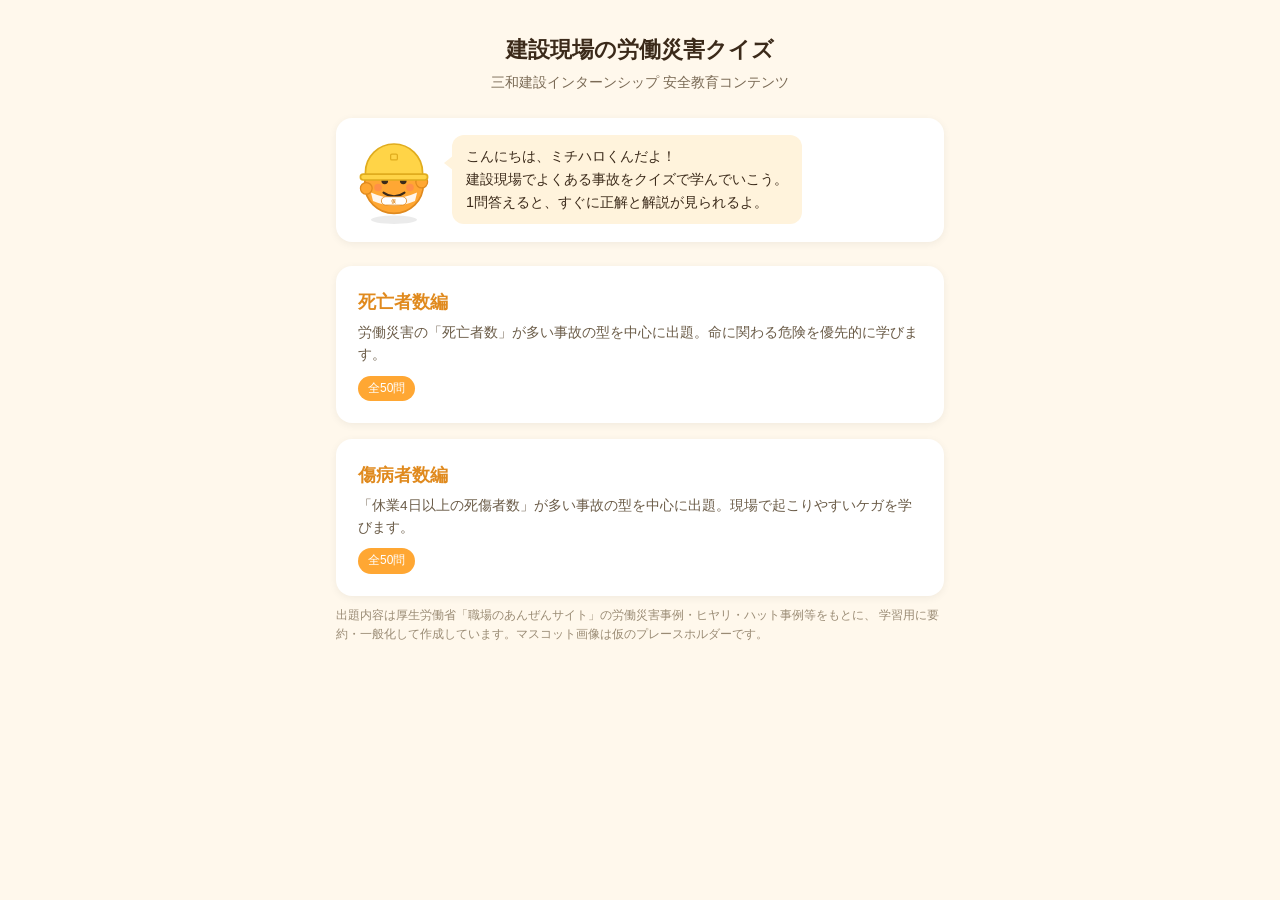
==== index.html @ 0cb0fa64 "建設現場の労働災害クイズアプリを追加 三和建設インターンシップ向けの安全教育クイズ。厚労省統計に基づき死亡者数編・傷病者数編各50問を収録し、事故の型ごとのオリジナルイラストを表示する。" ====
<!DOCTYPE html>
<html lang="ja">
<head>
<meta charset="UTF-8">
<meta name="viewport" content="width=device-width, initial-scale=1.0">
<title>建設現場の労働災害クイズ｜三和建設インターンシップ</title>
<link rel="stylesheet" href="css/style.css">
</head>
<body>
<div class="page">
  <header class="app-header">
    <h1>建設現場の労働災害クイズ</h1>
    <p>三和建設インターンシップ 安全教育コンテンツ</p>
  </header>

  <div class="mascot-intro">
    <img src="assets/michiharo_placeholder.svg" alt="ミチハロくん（仮キャラクター）">
    <div class="speech-bubble">
      こんにちは、ミチハロくんだよ！<br>
      建設現場でよくある事故をクイズで学んでいこう。<br>
      1問答えると、すぐに正解と解説が見られるよ。
    </div>
  </div>

  <div class="mode-cards">
    <a class="mode-card" href="quiz.html?set=death">
      <h2>死亡者数編</h2>
      <p>労働災害の「死亡者数」が多い事故の型を中心に出題。命に関わる危険を優先的に学びます。</p>
      <span class="count-badge">全50問</span>
    </a>
    <a class="mode-card" href="quiz.html?set=injury">
      <h2>傷病者数編</h2>
      <p>「休業4日以上の死傷者数」が多い事故の型を中心に出題。現場で起こりやすいケガを学びます。</p>
      <span class="count-badge">全50問</span>
    </a>
  </div>

  <p class="source-note">
    出題内容は厚生労働省「職場のあんぜんサイト」の労働災害事例・ヒヤリ・ハット事例等をもとに、
    学習用に要約・一般化して作成しています。マスコット画像は仮のプレースホルダーです。
  </p>
</div>
</body>
</html>
---- css/style.css ----
:root {
  --color-main: #FFA733;
  --color-main-dark: #E08A1E;
  --color-accent: #2C6E9E;
  --color-correct: #2E9E5B;
  --color-wrong: #D0453C;
  --color-bg: #FFF8EC;
  --color-card: #FFFFFF;
  --color-text: #3B2A1A;
  --radius: 16px;
}

* {
  box-sizing: border-box;
}

body {
  margin: 0;
  font-family: "Hiragino Kaku Gothic ProN", "Yu Gothic", "Meiryo", sans-serif;
  background: var(--color-bg);
  color: var(--color-text);
  line-height: 1.6;
}

.page {
  max-width: 640px;
  margin: 0 auto;
  padding: 24px 16px 64px;
}

header.app-header {
  text-align: center;
  margin-bottom: 24px;
}

header.app-header h1 {
  font-size: 1.4rem;
  margin: 8px 0 4px;
}

header.app-header p {
  margin: 0;
  font-size: 0.85rem;
  color: #7a6a55;
}

.mascot-intro {
  display: flex;
  align-items: center;
  gap: 16px;
  background: var(--color-card);
  border-radius: var(--radius);
  padding: 16px;
  margin-bottom: 24px;
  box-shadow: 0 2px 8px rgba(0,0,0,0.06);
}

.mascot-intro img {
  width: 84px;
  height: auto;
  flex-shrink: 0;
}

.speech-bubble {
  position: relative;
  background: #FFF3DC;
  border-radius: 12px;
  padding: 10px 14px;
  font-size: 0.9rem;
}

.speech-bubble::before {
  content: "";
  position: absolute;
  left: -8px;
  top: 20px;
  border-width: 8px 10px 8px 0;
  border-style: solid;
  border-color: transparent #FFF3DC transparent transparent;
}

.mode-cards {
  display: grid;
  gap: 16px;
}

.mode-card {
  display: block;
  background: var(--color-card);
  border-radius: var(--radius);
  padding: 20px;
  text-decoration: none;
  color: var(--color-text);
  box-shadow: 0 2px 8px rgba(0,0,0,0.06);
  border: 2px solid transparent;
  transition: border-color 0.15s, transform 0.15s;
}

.mode-card:hover, .mode-card:focus-visible {
  border-color: var(--color-main);
  transform: translateY(-2px);
}

.mode-card h2 {
  margin: 0 0 6px;
  font-size: 1.1rem;
  color: var(--color-main-dark);
}

.mode-card p {
  margin: 0;
  font-size: 0.85rem;
  color: #6b5c48;
}

.mode-card .count-badge {
  display: inline-block;
  margin-top: 10px;
  font-size: 0.75rem;
  background: var(--color-main);
  color: #fff;
  padding: 3px 10px;
  border-radius: 999px;
}

.progress-bar {
  height: 8px;
  background: #eee0c8;
  border-radius: 999px;
  overflow: hidden;
  margin-bottom: 8px;
}

.progress-bar-fill {
  height: 100%;
  background: var(--color-main);
  transition: width 0.2s;
}

.progress-label {
  font-size: 0.8rem;
  color: #7a6a55;
  text-align: right;
  margin-bottom: 16px;
}

.question-card {
  background: var(--color-card);
  border-radius: var(--radius);
  padding: 20px;
  box-shadow: 0 2px 8px rgba(0,0,0,0.06);
  margin-bottom: 16px;
}

.category-tag {
  display: inline-block;
  font-size: 0.75rem;
  background: var(--color-accent);
  color: #fff;
  padding: 2px 10px;
  border-radius: 999px;
  margin-bottom: 10px;
}

.question-image {
  display: none;
  width: 100%;
  max-width: 280px;
  height: auto;
  margin: 0 auto 14px;
  border-radius: 12px;
}

.question-text {
  font-size: 1.05rem;
  font-weight: bold;
  margin: 0 0 16px;
  white-space: pre-wrap;
}

.choices {
  display: grid;
  gap: 10px;
}

.choice-btn {
  text-align: left;
  padding: 12px 14px;
  border-radius: 12px;
  border: 2px solid #e6dac0;
  background: #fffefb;
  font-size: 0.95rem;
  cursor: pointer;
  color: var(--color-text);
}

.choice-btn:hover:not(:disabled) {
  border-color: var(--color-main);
}

.choice-btn:disabled {
  cursor: default;
}

.choice-btn.correct {
  background: #E8F7EE;
  border-color: var(--color-correct);
  font-weight: bold;
}

.choice-btn.wrong {
  background: #FBEAE8;
  border-color: var(--color-wrong);
}

.result-panel {
  margin-top: 16px;
  border-radius: var(--radius);
  padding: 16px;
  display: none;
}

.result-panel.show {
  display: block;
  animation: fadein 0.2s ease-in;
}

@keyframes fadein {
  from { opacity: 0; transform: translateY(4px); }
  to { opacity: 1; transform: translateY(0); }
}

.result-panel .judge {
  font-weight: bold;
  margin-bottom: 6px;
}

.judge.correct-text { color: var(--color-correct); }
.judge.wrong-text { color: var(--color-wrong); }

.mascot-comment {
  display: flex;
  gap: 12px;
  align-items: flex-start;
  margin-top: 10px;
}

.mascot-comment img {
  width: 52px;
  height: auto;
  flex-shrink: 0;
}

.next-btn, .primary-btn {
  display: inline-block;
  margin-top: 16px;
  padding: 10px 22px;
  background: var(--color-main);
  color: #fff;
  border: none;
  border-radius: 999px;
  font-size: 0.95rem;
  cursor: pointer;
  text-decoration: none;
}

.next-btn:hover, .primary-btn:hover {
  background: var(--color-main-dark);
}

.source-note {
  margin-top: 10px;
  font-size: 0.75rem;
  color: #9a8b74;
}

.finish-screen {
  text-align: center;
  background: var(--color-card);
  border-radius: var(--radius);
  padding: 32px 20px;
  box-shadow: 0 2px 8px rgba(0,0,0,0.06);
}

.finish-screen .score {
  font-size: 2rem;
  font-weight: bold;
  color: var(--color-main-dark);
  margin: 12px 0;
}

.back-link {
  display: inline-block;
  margin-top: 16px;
  font-size: 0.85rem;
  color: var(--color-accent);
}
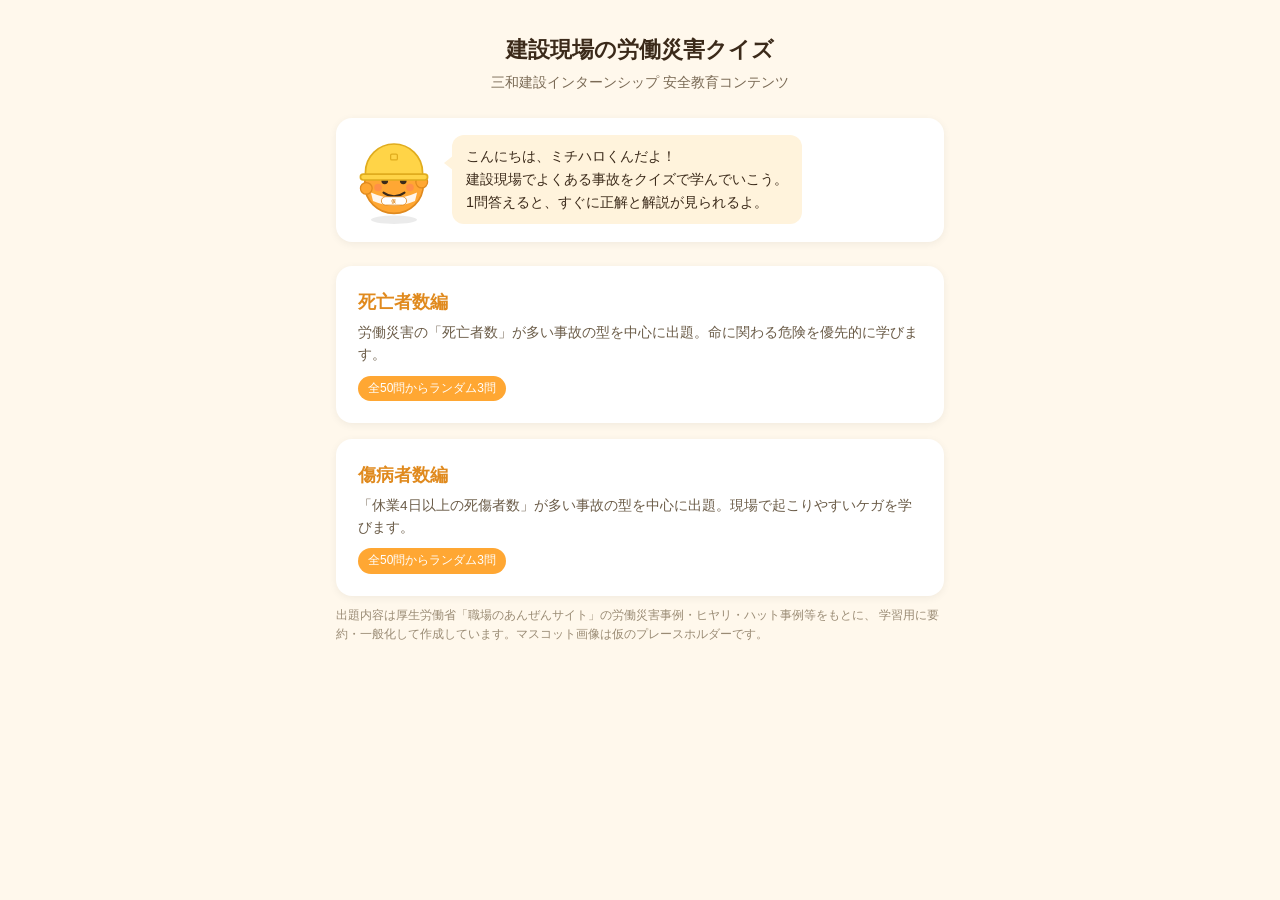
==== commit f6295a87: "50問から毎回ランダムに3問だけ出題する形式に変更 インターン生が1回のプレイで50問すべてに答える負担を減らすため、各セットからランダムに3問抽出して出題するようにした。" ====
--- a/index.html
+++ b/index.html
@@ -26,12 +26,12 @@
     <a class="mode-card" href="quiz.html?set=death">
       <h2>死亡者数編</h2>
       <p>労働災害の「死亡者数」が多い事故の型を中心に出題。命に関わる危険を優先的に学びます。</p>
-      <span class="count-badge">全50問</span>
+      <span class="count-badge">全50問からランダム3問</span>
     </a>
     <a class="mode-card" href="quiz.html?set=injury">
       <h2>傷病者数編</h2>
       <p>「休業4日以上の死傷者数」が多い事故の型を中心に出題。現場で起こりやすいケガを学びます。</p>
-      <span class="count-badge">全50問</span>
+      <span class="count-badge">全50問からランダム3問</span>
     </a>
   </div>
 
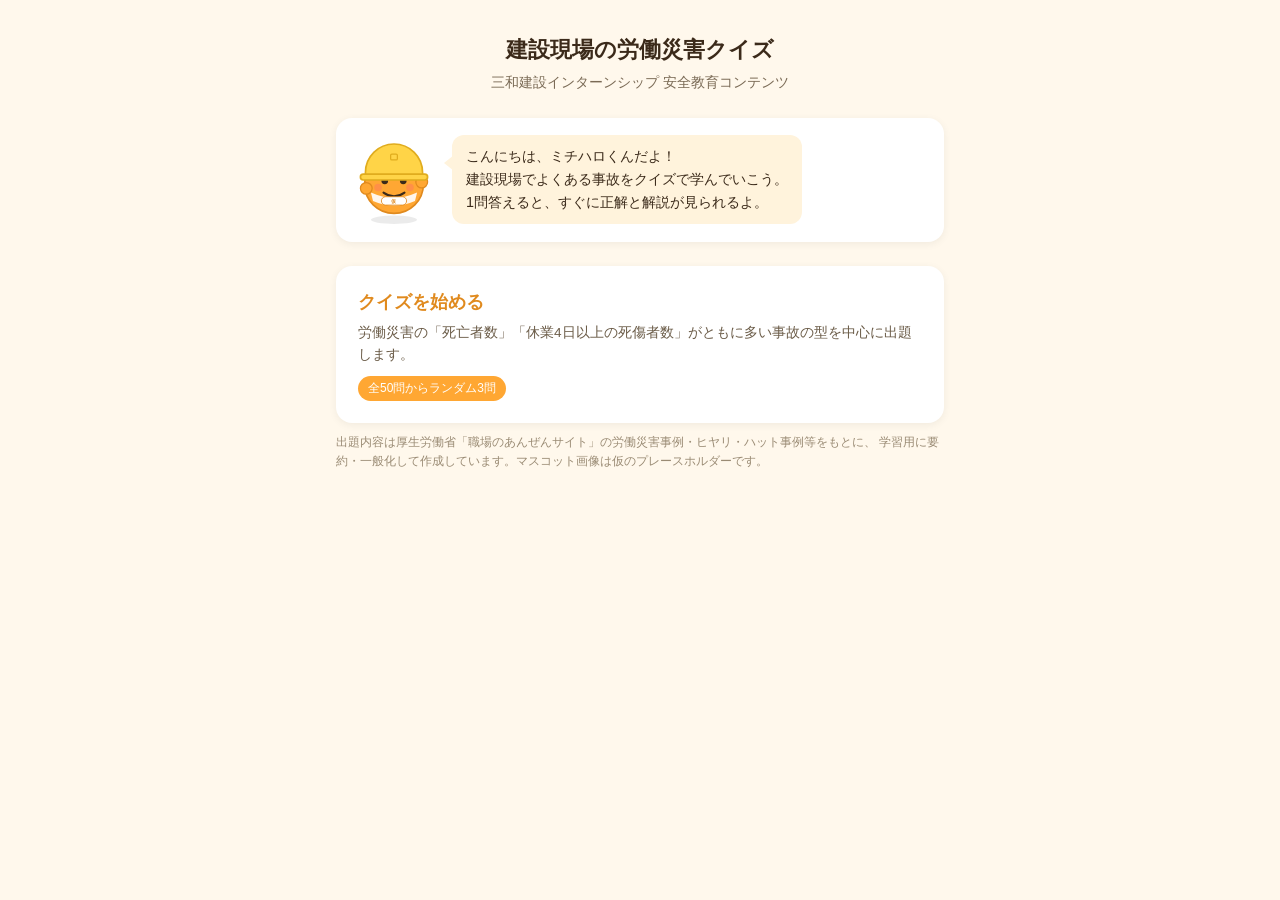
==== commit 2c1a54a4: "死亡者数編・傷病者数編を統合し、全50問の単一クイズに変更 100問（死亡者数編50問+傷病者数編50問）は内容が重複する問題が多かったため、重複する状況は1問に統合し、両ランキングで件数の多い事故の" ====
--- a/index.html
+++ b/index.html
@@ -23,14 +23,9 @@
   </div>
 
   <div class="mode-cards">
-    <a class="mode-card" href="quiz.html?set=death">
-      <h2>死亡者数編</h2>
-      <p>労働災害の「死亡者数」が多い事故の型を中心に出題。命に関わる危険を優先的に学びます。</p>
-      <span class="count-badge">全50問からランダム3問</span>
-    </a>
-    <a class="mode-card" href="quiz.html?set=injury">
-      <h2>傷病者数編</h2>
-      <p>「休業4日以上の死傷者数」が多い事故の型を中心に出題。現場で起こりやすいケガを学びます。</p>
+    <a class="mode-card" href="quiz.html">
+      <h2>クイズを始める</h2>
+      <p>労働災害の「死亡者数」「休業4日以上の死傷者数」がともに多い事故の型を中心に出題します。</p>
       <span class="count-badge">全50問からランダム3問</span>
     </a>
   </div>
--- a/css/style.css
+++ b/css/style.css
@@ -167,8 +167,25 @@
   width: 100%;
   max-width: 280px;
   height: auto;
-  margin: 0 auto 14px;
+  margin: 0 auto;
   border-radius: 12px;
+  background: #FBF6EC;
+  border: 1px solid #EEE0C8;
+  padding: 8px;
+  box-sizing: border-box;
+}
+
+.image-credit {
+  display: none;
+  font-size: 0.68rem;
+  color: #9a8b74;
+  text-align: center;
+  margin: 6px 0 14px;
+  word-break: break-all;
+}
+
+.image-credit a {
+  color: #2C6E9E;
 }
 
 .question-text {
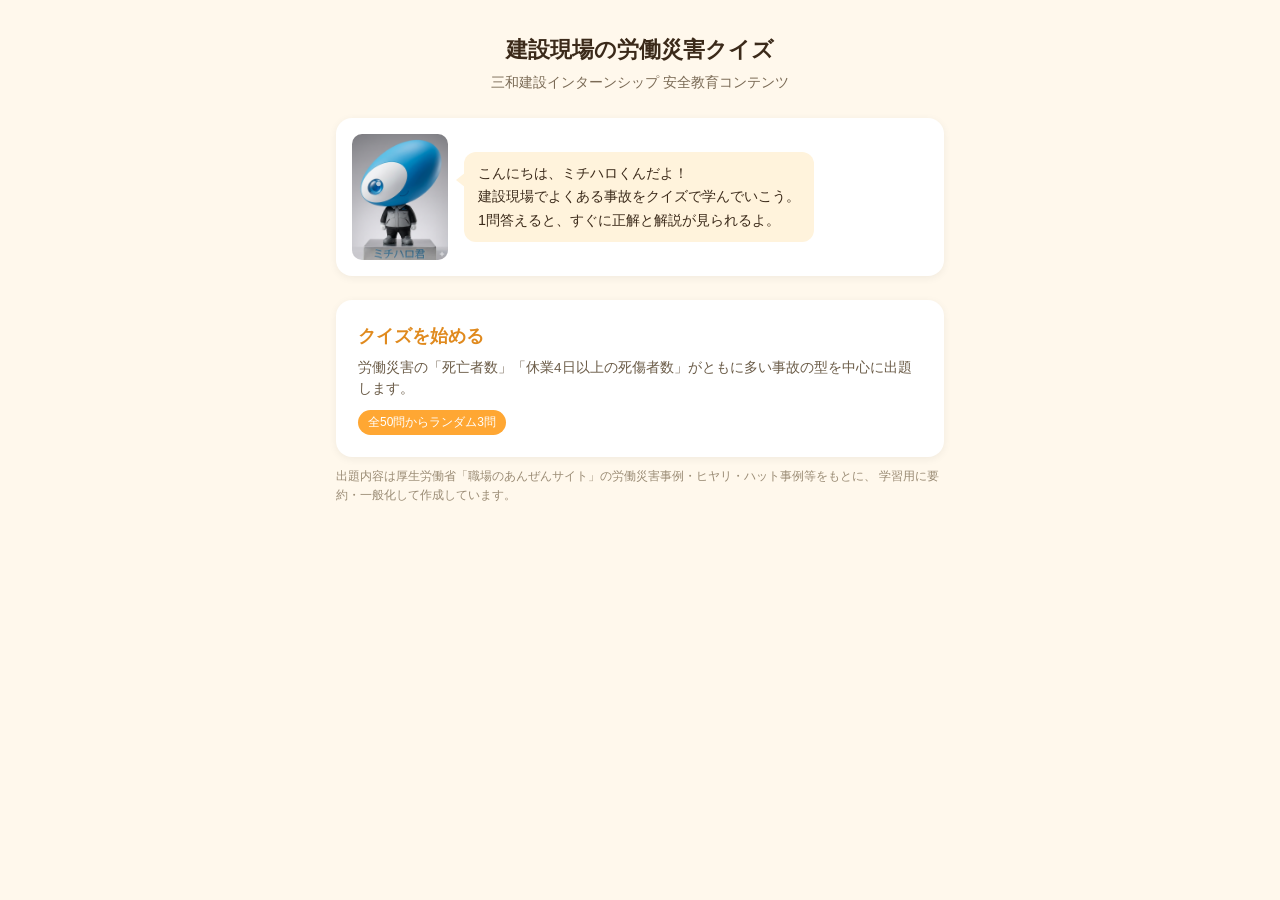
==== commit 4cc6661d: "仮マスコットを実際のミチハロくん画像3種に差し替え 正解時・不正解時・トップ画面でそれぞれ異なるミチハロくんの画像（ユーザー提供）を表示するようにした。仮のSVGプレースホルダーは削除。" ====
--- a/index.html
+++ b/index.html
@@ -14,7 +14,7 @@
   </header>
 
   <div class="mascot-intro">
-    <img src="assets/michiharo_placeholder.svg" alt="ミチハロくん（仮キャラクター）">
+    <img src="3Dミチハロ君.png" alt="ミチハロくん">
     <div class="speech-bubble">
       こんにちは、ミチハロくんだよ！<br>
       建設現場でよくある事故をクイズで学んでいこう。<br>
@@ -32,7 +32,7 @@
 
   <p class="source-note">
     出題内容は厚生労働省「職場のあんぜんサイト」の労働災害事例・ヒヤリ・ハット事例等をもとに、
-    学習用に要約・一般化して作成しています。マスコット画像は仮のプレースホルダーです。
+    学習用に要約・一般化して作成しています。
   </p>
 </div>
 </body>
--- a/css/style.css
+++ b/css/style.css
@@ -56,9 +56,10 @@
 }
 
 .mascot-intro img {
-  width: 84px;
+  width: 96px;
   height: auto;
   flex-shrink: 0;
+  border-radius: 10px;
 }
 
 .speech-bubble {
@@ -230,15 +231,7 @@
   border-color: var(--color-wrong);
 }
 
-.result-panel {
-  margin-top: 16px;
-  border-radius: var(--radius);
-  padding: 16px;
-  display: none;
-}
-
-.result-panel.show {
-  display: block;
+#answerView {
   animation: fadein 0.2s ease-in;
 }
 
@@ -247,13 +240,48 @@
   to { opacity: 1; transform: translateY(0); }
 }
 
-.result-panel .judge {
-  font-weight: bold;
-  margin-bottom: 6px;
-}
-
-.judge.correct-text { color: var(--color-correct); }
-.judge.wrong-text { color: var(--color-wrong); }
+.question-recap {
+  font-size: 0.8rem;
+  color: #9a8b74;
+  margin: 0 0 12px;
+  white-space: pre-wrap;
+}
+
+.judge-banner {
+  font-size: 1.5rem;
+  font-weight: bold;
+  text-align: center;
+  padding: 10px 12px;
+  border-radius: 12px;
+  margin-bottom: 12px;
+}
+
+.judge-banner.correct {
+  background: #E8F7EE;
+  color: var(--color-correct);
+}
+
+.judge-banner.wrong {
+  background: #FBEAE8;
+  color: var(--color-wrong);
+}
+
+.answer-summary {
+  margin: 0 0 4px;
+}
+
+.answer-summary .answer-yours {
+  font-size: 0.9rem;
+  color: #9a8b74;
+  margin: 0 0 4px;
+}
+
+.answer-summary .answer-correct {
+  font-size: 1.05rem;
+  font-weight: bold;
+  color: var(--color-correct);
+  margin: 0 0 4px;
+}
 
 .mascot-comment {
   display: flex;
@@ -263,9 +291,16 @@
 }
 
 .mascot-comment img {
-  width: 52px;
+  width: 68px;
   height: auto;
   flex-shrink: 0;
+  border-radius: 8px;
+}
+
+.mascot-comment .speech-bubble {
+  font-size: 1rem;
+  background: #FFF3DC;
+  border: 1px solid #F3DFA8;
 }
 
 .next-btn, .primary-btn {
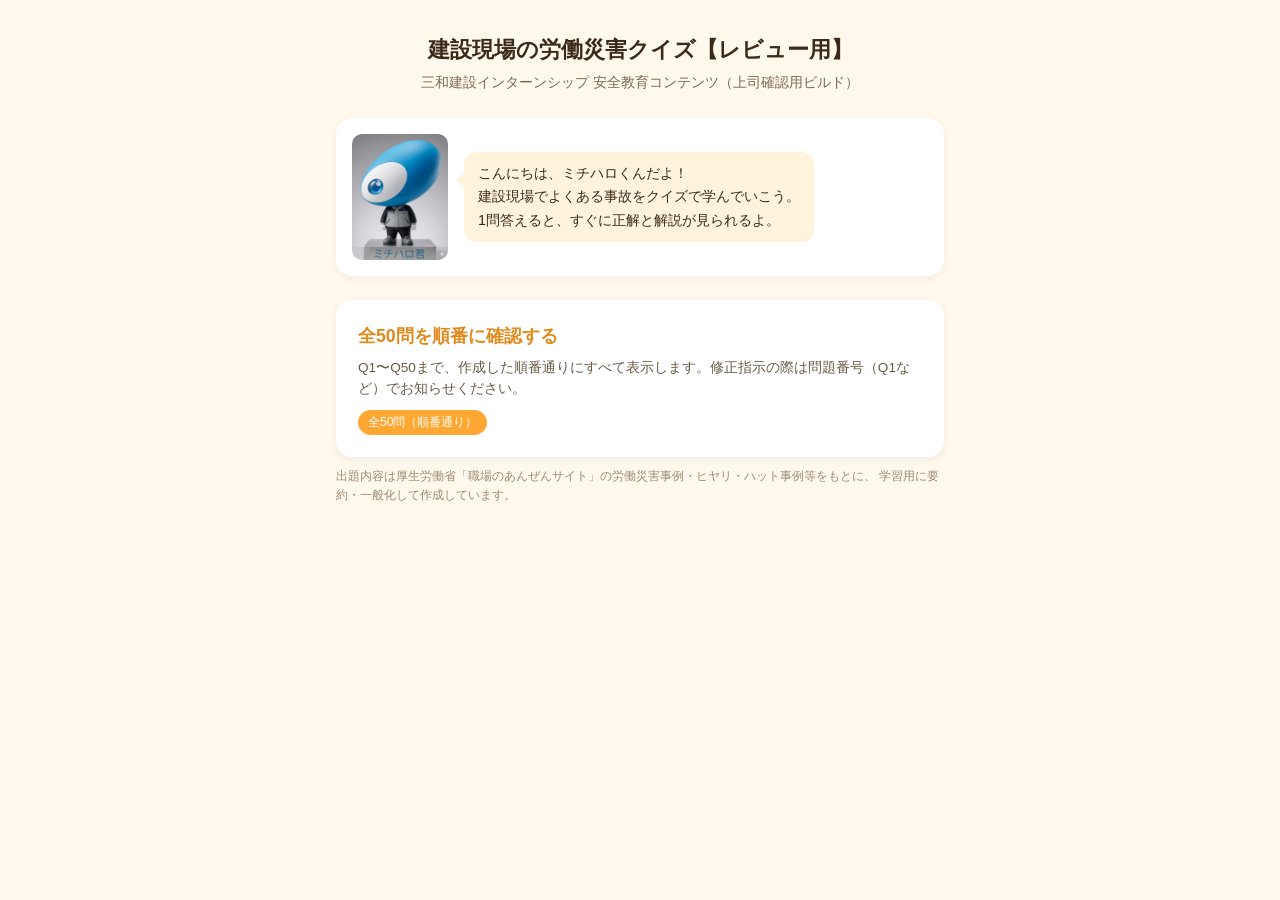
==== commit 45d2ecef: "レビュー用ブランチ：全50問を順番通り・Q番号付きで表示 上司確認用に、ランダム3問ではなく全50問をQ1〜Q50の順番通りに出題するビルドを作成。問題カードに大きく目立つ「Q1」等の番号タグを追加し" ====
--- a/index.html
+++ b/index.html
@@ -3,14 +3,14 @@
 <head>
 <meta charset="UTF-8">
 <meta name="viewport" content="width=device-width, initial-scale=1.0">
-<title>建設現場の労働災害クイズ｜三和建設インターンシップ</title>
+<title>建設現場の労働災害クイズ【レビュー用】｜三和建設インターンシップ</title>
 <link rel="stylesheet" href="css/style.css">
 </head>
 <body>
 <div class="page">
   <header class="app-header">
-    <h1>建設現場の労働災害クイズ</h1>
-    <p>三和建設インターンシップ 安全教育コンテンツ</p>
+    <h1>建設現場の労働災害クイズ【レビュー用】</h1>
+    <p>三和建設インターンシップ 安全教育コンテンツ（上司確認用ビルド）</p>
   </header>
 
   <div class="mascot-intro">
@@ -24,9 +24,9 @@
 
   <div class="mode-cards">
     <a class="mode-card" href="quiz.html">
-      <h2>クイズを始める</h2>
-      <p>労働災害の「死亡者数」「休業4日以上の死傷者数」がともに多い事故の型を中心に出題します。</p>
-      <span class="count-badge">全50問からランダム3問</span>
+      <h2>全50問を順番に確認する</h2>
+      <p>Q1〜Q50まで、作成した順番通りにすべて表示します。修正指示の際は問題番号（Q1など）でお知らせください。</p>
+      <span class="count-badge">全50問（順番通り）</span>
     </a>
   </div>
 
--- a/css/style.css
+++ b/css/style.css
@@ -151,6 +151,18 @@
   padding: 20px;
   box-shadow: 0 2px 8px rgba(0,0,0,0.06);
   margin-bottom: 16px;
+}
+
+.question-number-tag {
+  display: inline-block;
+  font-size: 1.1rem;
+  font-weight: bold;
+  background: var(--color-main-dark);
+  color: #fff;
+  padding: 3px 14px;
+  border-radius: 999px;
+  margin-bottom: 10px;
+  margin-right: 8px;
 }
 
 .category-tag {
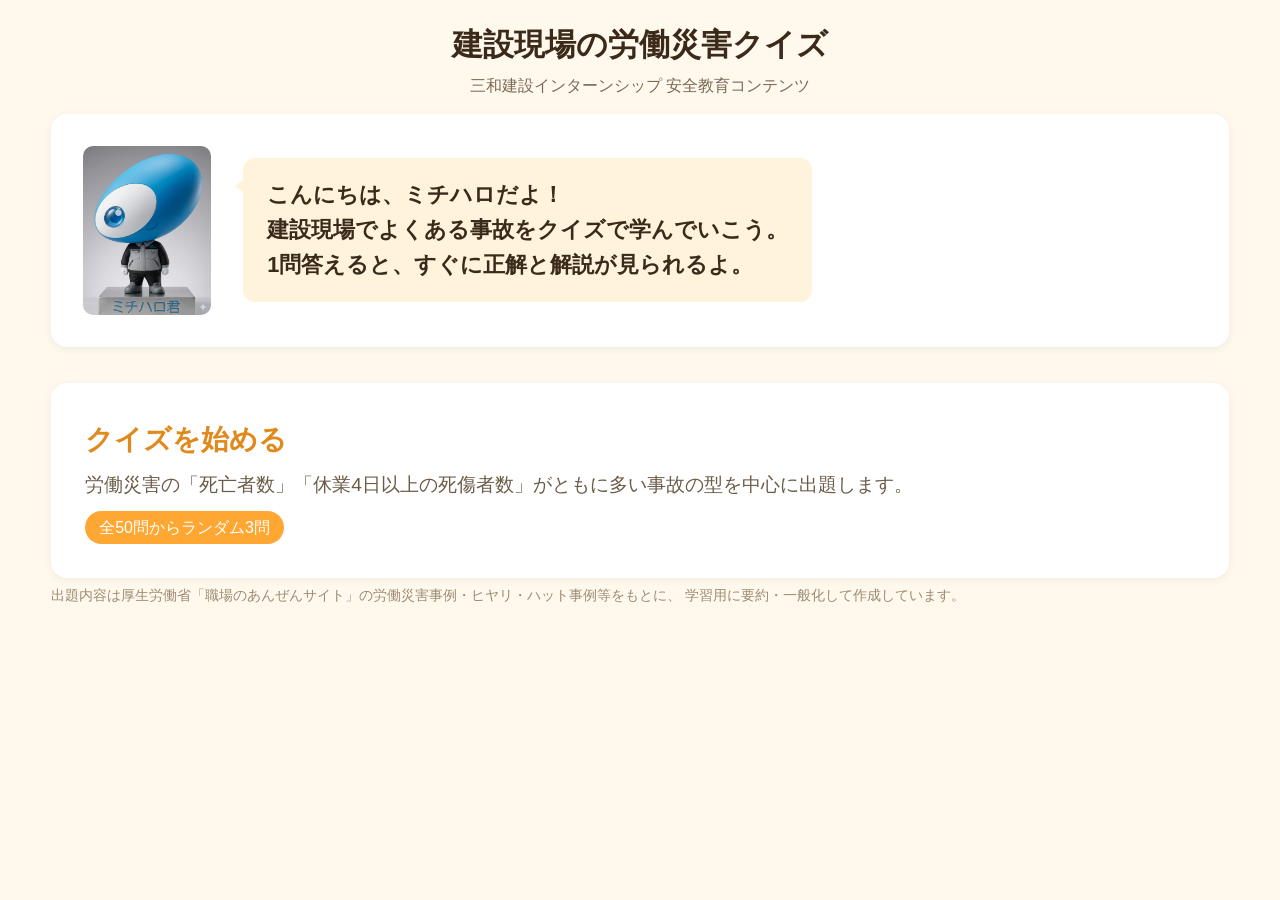
==== commit cbd0ec38: "ミチハロくんのセリフ修正と選択肢の丸数字表示を追加 トップ画面のセリフを「ミチハロくんだよ」から「ミチハロだよ」に修正。 会場での回答をしやすくするため、選択肢と回答結果に①②③の番号を表示。" ====
--- a/index.html
+++ b/index.html
@@ -3,20 +3,20 @@
 <head>
 <meta charset="UTF-8">
 <meta name="viewport" content="width=device-width, initial-scale=1.0">
-<title>建設現場の労働災害クイズ【レビュー用】｜三和建設インターンシップ</title>
+<title>建設現場の労働災害クイズ｜三和建設インターンシップ</title>
 <link rel="stylesheet" href="css/style.css">
 </head>
 <body>
 <div class="page">
   <header class="app-header">
-    <h1>建設現場の労働災害クイズ【レビュー用】</h1>
-    <p>三和建設インターンシップ 安全教育コンテンツ（上司確認用ビルド）</p>
+    <h1>建設現場の労働災害クイズ</h1>
+    <p>三和建設インターンシップ 安全教育コンテンツ</p>
   </header>
 
   <div class="mascot-intro">
     <img src="3Dミチハロ君.png" alt="ミチハロくん">
     <div class="speech-bubble">
-      こんにちは、ミチハロくんだよ！<br>
+      こんにちは、ミチハロだよ！<br>
       建設現場でよくある事故をクイズで学んでいこう。<br>
       1問答えると、すぐに正解と解説が見られるよ。
     </div>
@@ -24,9 +24,9 @@
 
   <div class="mode-cards">
     <a class="mode-card" href="quiz.html">
-      <h2>全50問を順番に確認する</h2>
-      <p>Q1〜Q50まで、作成した順番通りにすべて表示します。修正指示の際は問題番号（Q1など）でお知らせください。</p>
-      <span class="count-badge">全50問（順番通り）</span>
+      <h2>クイズを始める</h2>
+      <p>労働災害の「死亡者数」「休業4日以上の死傷者数」がともに多い事故の型を中心に出題します。</p>
+      <span class="count-badge">全50問からランダム3問</span>
     </a>
   </div>
 
--- a/css/style.css
+++ b/css/style.css
@@ -23,40 +23,41 @@
 }
 
 .page {
-  max-width: 640px;
+  max-width: 1760px;
+  width: 96%;
   margin: 0 auto;
-  padding: 24px 16px 64px;
+  padding: clamp(10px, 1.6vmin, 24px) clamp(12px, 2vw, 32px) clamp(16px, 2vmin, 32px);
 }
 
 header.app-header {
   text-align: center;
-  margin-bottom: 24px;
+  margin-bottom: clamp(10px, 1.6vmin, 20px);
 }
 
 header.app-header h1 {
-  font-size: 1.4rem;
-  margin: 8px 0 4px;
+  font-size: clamp(1.6rem, 3.4vmin, 2.6rem);
+  margin: 6px 0 4px;
 }
 
 header.app-header p {
   margin: 0;
-  font-size: 0.85rem;
+  font-size: clamp(1rem, 1.8vmin, 1.3rem);
   color: #7a6a55;
 }
 
 .mascot-intro {
   display: flex;
   align-items: center;
-  gap: 16px;
+  gap: clamp(16px, 2.5vw, 32px);
   background: var(--color-card);
   border-radius: var(--radius);
-  padding: 16px;
-  margin-bottom: 24px;
+  padding: clamp(16px, 2.5vw, 32px);
+  margin-bottom: clamp(20px, 3vw, 36px);
   box-shadow: 0 2px 8px rgba(0,0,0,0.06);
 }
 
 .mascot-intro img {
-  width: 96px;
+  width: clamp(100px, 10vw, 160px);
   height: auto;
   flex-shrink: 0;
   border-radius: 10px;
@@ -66,8 +67,9 @@
   position: relative;
   background: #FFF3DC;
   border-radius: 12px;
-  padding: 10px 14px;
-  font-size: 0.9rem;
+  padding: clamp(12px, 1.6vw, 20px) clamp(16px, 2vw, 24px);
+  font-size: clamp(1.2rem, 1.7vw, 1.8rem);
+  font-weight: 700;
 }
 
 .speech-bubble::before {
@@ -89,7 +91,7 @@
   display: block;
   background: var(--color-card);
   border-radius: var(--radius);
-  padding: 20px;
+  padding: clamp(20px, 2.5vw, 32px);
   text-decoration: none;
   color: var(--color-text);
   box-shadow: 0 2px 8px rgba(0,0,0,0.06);
@@ -103,33 +105,33 @@
 }
 
 .mode-card h2 {
-  margin: 0 0 6px;
-  font-size: 1.1rem;
+  margin: 0 0 8px;
+  font-size: clamp(1.5rem, 2.2vw, 2.2rem);
   color: var(--color-main-dark);
 }
 
 .mode-card p {
   margin: 0;
-  font-size: 0.85rem;
+  font-size: clamp(1.1rem, 1.5vw, 1.5rem);
   color: #6b5c48;
 }
 
 .mode-card .count-badge {
   display: inline-block;
   margin-top: 10px;
-  font-size: 0.75rem;
+  font-size: clamp(1rem, 1.2vw, 1.3rem);
   background: var(--color-main);
   color: #fff;
-  padding: 3px 10px;
+  padding: 4px 14px;
   border-radius: 999px;
 }
 
 .progress-bar {
-  height: 8px;
+  height: clamp(10px, 1.2vw, 16px);
   background: #eee0c8;
   border-radius: 999px;
   overflow: hidden;
-  margin-bottom: 8px;
+  margin-bottom: 10px;
 }
 
 .progress-bar-fill {
@@ -139,48 +141,49 @@
 }
 
 .progress-label {
-  font-size: 0.8rem;
+  font-size: clamp(0.95rem, 1.6vmin, 1.3rem);
   color: #7a6a55;
   text-align: right;
-  margin-bottom: 16px;
+  margin-bottom: clamp(10px, 1.4vmin, 18px);
 }
 
 .question-card {
+  display: flex;
+  align-items: flex-start;
+  gap: clamp(20px, 2.4vmin, 36px);
   background: var(--color-card);
   border-radius: var(--radius);
-  padding: 20px;
+  padding: clamp(18px, 2.4vmin, 36px);
   box-shadow: 0 2px 8px rgba(0,0,0,0.06);
   margin-bottom: 16px;
 }
 
-.question-number-tag {
-  display: inline-block;
-  font-size: 1.1rem;
-  font-weight: bold;
-  background: var(--color-main-dark);
-  color: #fff;
-  padding: 3px 14px;
-  border-radius: 999px;
-  margin-bottom: 10px;
-  margin-right: 8px;
+.card-media {
+  flex: 0 0 clamp(260px, 24vw, 380px);
+  width: clamp(260px, 24vw, 380px);
+}
+
+.card-content {
+  flex: 1;
+  min-width: 0;
 }
 
 .category-tag {
   display: inline-block;
-  font-size: 0.75rem;
+  font-size: clamp(0.95rem, 1.8vmin, 1.25rem);
   background: var(--color-accent);
   color: #fff;
-  padding: 2px 10px;
+  padding: 4px 16px;
   border-radius: 999px;
-  margin-bottom: 10px;
+  margin-bottom: 8px;
+  font-weight: bold;
 }
 
 .question-image {
   display: none;
   width: 100%;
-  max-width: 280px;
   height: auto;
-  margin: 0 auto;
+  margin: 0;
   border-radius: 12px;
   background: #FBF6EC;
   border: 1px solid #EEE0C8;
@@ -190,11 +193,21 @@
 
 .image-credit {
   display: none;
-  font-size: 0.68rem;
+  font-size: clamp(0.8rem, 1.3vmin, 1rem);
   color: #9a8b74;
-  text-align: center;
-  margin: 6px 0 14px;
+  text-align: left;
+  margin: 6px 0 0;
   word-break: break-all;
+}
+
+@media (max-width: 720px) {
+  .question-card {
+    flex-direction: column;
+  }
+  .card-media {
+    flex: none;
+    width: 100%;
+  }
 }
 
 .image-credit a {
@@ -202,24 +215,27 @@
 }
 
 .question-text {
-  font-size: 1.05rem;
-  font-weight: bold;
-  margin: 0 0 16px;
+  font-size: clamp(1.5rem, 3.4vmin, 2.3rem);
+  font-weight: 700;
+  line-height: 1.4;
+  margin: 0 0 18px;
   white-space: pre-wrap;
 }
 
 .choices {
   display: grid;
-  gap: 10px;
+  gap: 12px;
 }
 
 .choice-btn {
   text-align: left;
-  padding: 12px 14px;
-  border-radius: 12px;
-  border: 2px solid #e6dac0;
+  padding: clamp(12px, 1.6vmin, 18px) clamp(16px, 1.8vmin, 22px);
+  border-radius: 14px;
+  border: 3px solid #e6dac0;
   background: #fffefb;
-  font-size: 0.95rem;
+  font-size: clamp(1.15rem, 2.2vmin, 1.6rem);
+  font-weight: 600;
+  line-height: 1.4;
   cursor: pointer;
   color: var(--color-text);
 }
@@ -253,19 +269,20 @@
 }
 
 .question-recap {
-  font-size: 0.8rem;
+  font-size: clamp(0.9rem, 1.5vmin, 1.15rem);
   color: #9a8b74;
-  margin: 0 0 12px;
+  font-weight: 600;
+  margin: 0 0 8px;
   white-space: pre-wrap;
 }
 
 .judge-banner {
-  font-size: 1.5rem;
-  font-weight: bold;
+  font-size: clamp(1.6rem, 4vmin, 2.6rem);
+  font-weight: 800;
   text-align: center;
-  padding: 10px 12px;
-  border-radius: 12px;
-  margin-bottom: 12px;
+  padding: clamp(8px, 1.4vmin, 14px) 16px;
+  border-radius: 16px;
+  margin-bottom: 8px;
 }
 
 .judge-banner.correct {
@@ -283,34 +300,38 @@
 }
 
 .answer-summary .answer-yours {
-  font-size: 0.9rem;
+  font-size: clamp(1.1rem, 2vmin, 1.5rem);
   color: #9a8b74;
   margin: 0 0 4px;
 }
 
 .answer-summary .answer-correct {
-  font-size: 1.05rem;
-  font-weight: bold;
+  font-size: clamp(1.3rem, 2.6vmin, 1.9rem);
+  font-weight: 800;
   color: var(--color-correct);
   margin: 0 0 4px;
+  line-height: 1.35;
 }
 
 .mascot-comment {
   display: flex;
-  gap: 12px;
+  gap: clamp(10px, 1.3vmin, 14px);
   align-items: flex-start;
-  margin-top: 10px;
+  margin-top: 6px;
 }
 
 .mascot-comment img {
-  width: 68px;
+  width: clamp(96px, 10.5vmin, 144px);
   height: auto;
   flex-shrink: 0;
   border-radius: 8px;
 }
 
 .mascot-comment .speech-bubble {
-  font-size: 1rem;
+  font-size: clamp(1.1rem, 2.2vmin, 1.6rem);
+  font-weight: 700;
+  line-height: 1.4;
+  padding: clamp(8px, 1.2vmin, 14px) clamp(12px, 1.6vmin, 18px);
   background: #FFF3DC;
   border: 1px solid #F3DFA8;
 }
@@ -318,12 +339,13 @@
 .next-btn, .primary-btn {
   display: inline-block;
   margin-top: 16px;
-  padding: 10px 22px;
+  padding: clamp(12px, 1.6vmin, 18px) clamp(28px, 3vw, 40px);
   background: var(--color-main);
   color: #fff;
   border: none;
   border-radius: 999px;
-  font-size: 0.95rem;
+  font-size: clamp(1.15rem, 2vmin, 1.6rem);
+  font-weight: 700;
   cursor: pointer;
   text-decoration: none;
 }
@@ -333,8 +355,8 @@
 }
 
 .source-note {
-  margin-top: 10px;
-  font-size: 0.75rem;
+  margin-top: 6px;
+  font-size: clamp(0.9rem, 1.4vmin, 1.1rem);
   color: #9a8b74;
 }
 
@@ -342,20 +364,25 @@
   text-align: center;
   background: var(--color-card);
   border-radius: var(--radius);
-  padding: 32px 20px;
+  padding: clamp(40px, 5vw, 72px) 20px;
   box-shadow: 0 2px 8px rgba(0,0,0,0.06);
 }
 
+.finish-screen p {
+  font-size: clamp(1.5rem, 2.2vw, 2.2rem);
+  font-weight: 700;
+}
+
 .finish-screen .score {
-  font-size: 2rem;
-  font-weight: bold;
+  font-size: clamp(3.4rem, 6vw, 6rem);
+  font-weight: 800;
   color: var(--color-main-dark);
-  margin: 12px 0;
+  margin: 16px 0;
 }
 
 .back-link {
   display: inline-block;
   margin-top: 16px;
-  font-size: 0.85rem;
+  font-size: clamp(1.05rem, 1.3vw, 1.3rem);
   color: var(--color-accent);
 }
